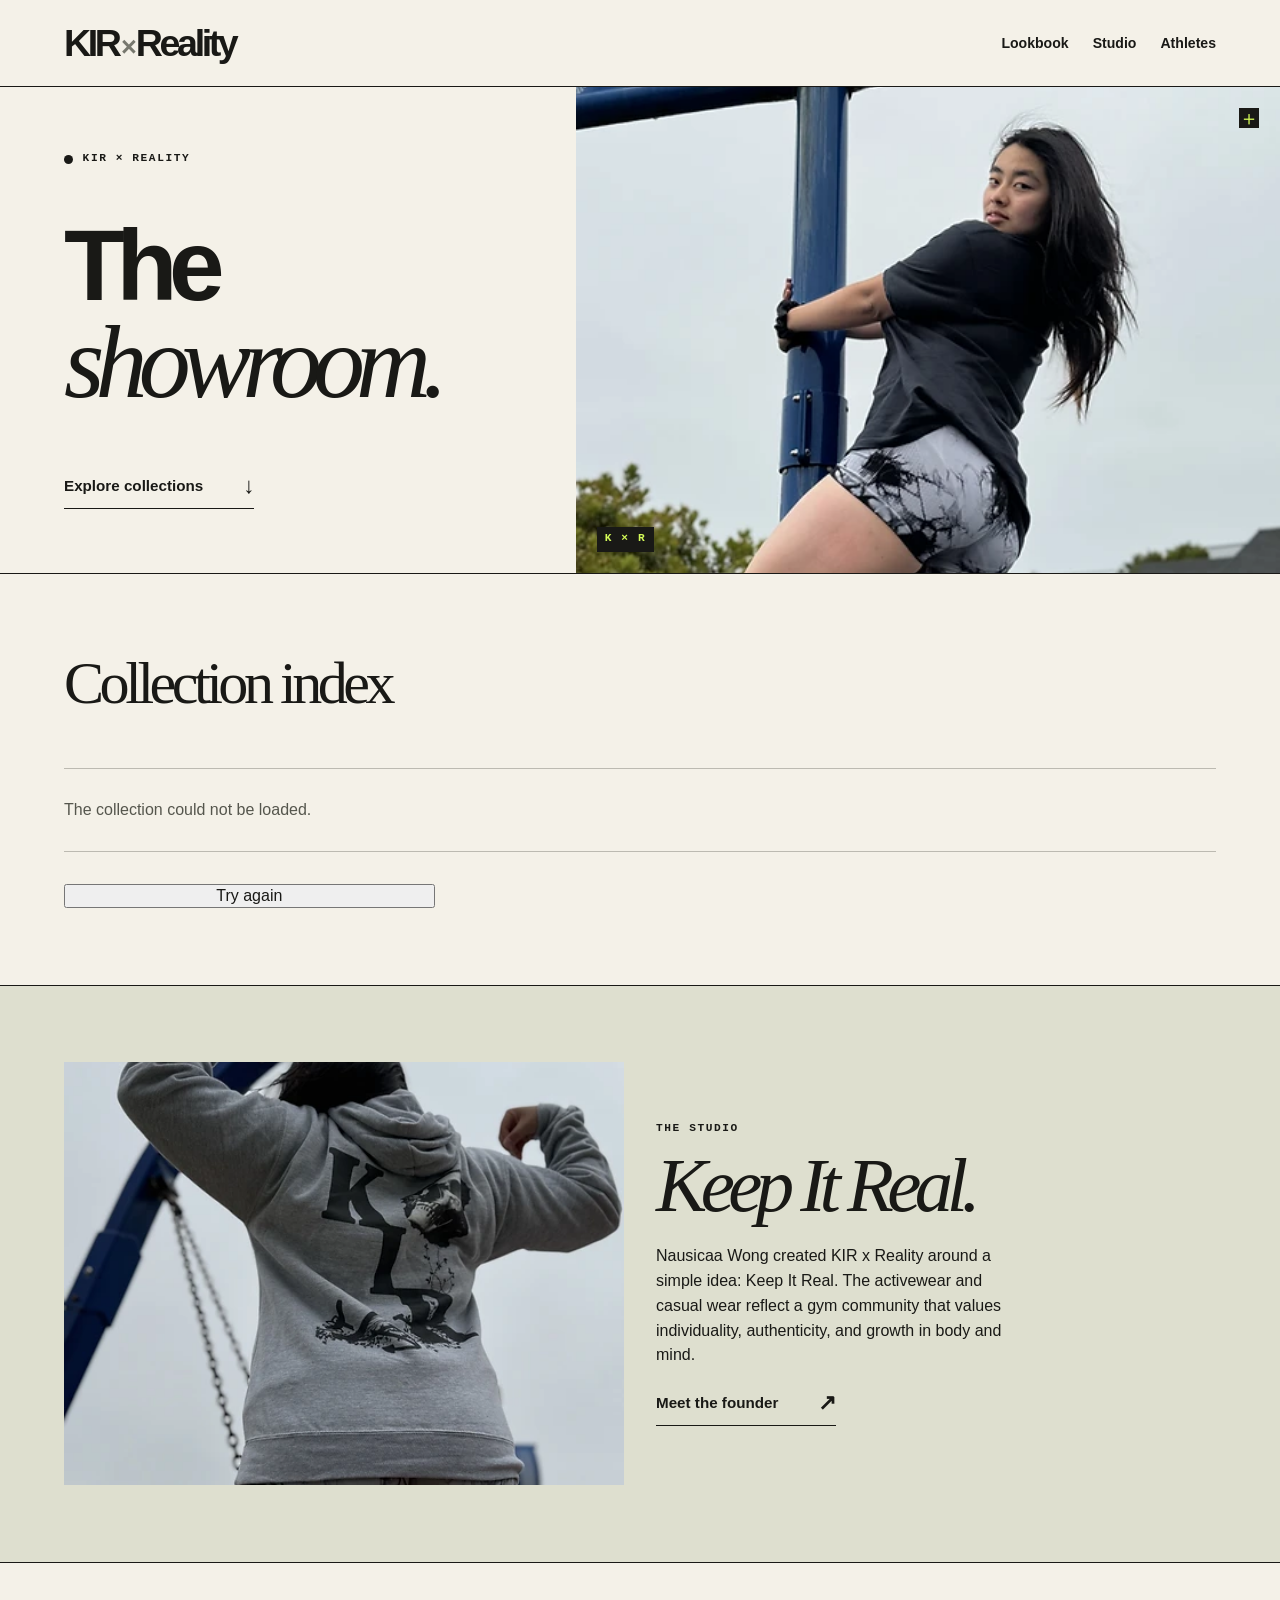
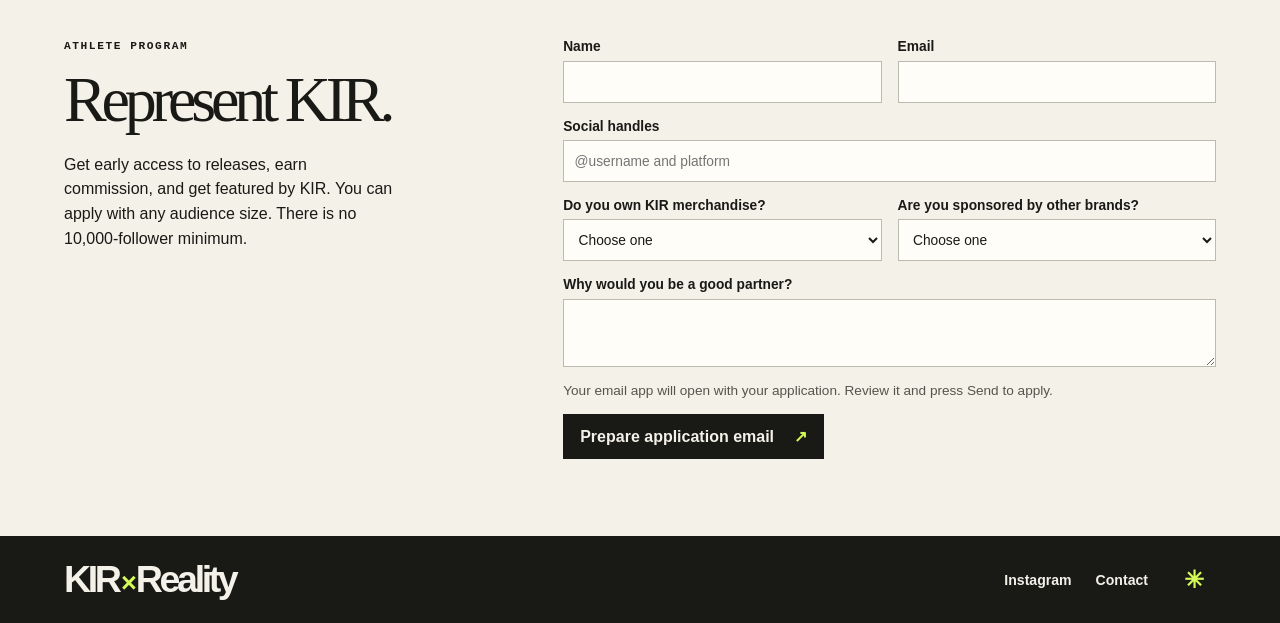
==== index.html @ 453fa76b "Add files via upload" ====
<!doctype html>
<html lang="en"><head><meta charset="utf-8"><meta name="viewport" content="width=device-width,initial-scale=1"><meta name="theme-color" content="#151515"><title>KIR x Reality — Showroom</title><meta name="description" content="Explore the KIR x Reality clothing collections and lookbook."><link rel="stylesheet" href="style.css"><script src="showroom.js" defer></script></head>
<body><a class="skip" href="#archive">Skip to collections</a>
<header><a class="wordmark" href="#top" aria-label="KIR x Reality home">KIR<span>×</span>Reality</a><nav aria-label="Main navigation"><a href="#archive">Lookbook</a><a href="#studio">Studio</a><a href="#athletes">Athletes</a><a class="shop" hidden>Shop ↗</a></nav></header>
<main id="top"><section class="hero" aria-labelledby="hero-title"><div class="intro"><p class="kicker"><i></i> KIR × REALITY</p><h1 id="hero-title">The<br><em>showroom.</em></h1><a class="explore" href="#archive">Explore collections <span aria-hidden="true">↓</span></a></div><div class="plate"><div class="art" aria-hidden="true">KIR</div><img id="hero-image" src="lookbook-1.webp" width="491" height="471" alt="Model wearing a black tee and printed shorts in the KIR lookbook" fetchpriority="high"><span class="plate-mark">K × R</span><span class="cross">＋</span></div></section>
<section id="archive" aria-labelledby="archive-title"><div class="section-title"><h2 id="archive-title">Collection index</h2><span id="count"></span></div><div class="filters" id="filters" role="group" aria-label="Filter by collection"></div><div id="catalog" class="grid" aria-live="polite" aria-busy="true">Loading collections…</div></section><section class="brand-story" id="studio" aria-labelledby="studio-title"><div class="studio-photo"><img src="lookbook-2.webp" alt="Back of the gray KIR graphic hoodie" width="490" height="471" loading="lazy"></div><div><p class="kicker">THE STUDIO</p><h2 id="studio-title">Keep It Real.</h2><p>Nausicaa Wong created KIR x Reality around a simple idea: Keep It Real. The activewear and casual wear reflect a gym community that values individuality, authenticity, and growth in body and mind.</p><a class="explore" href="http://nausicaawong.com/">Meet the founder <span aria-hidden="true">↗</span></a></div></section><section class="athletes" id="athletes" aria-labelledby="athletes-title">
<div class="athlete-intro"><p class="kicker">ATHLETE PROGRAM</p><h2 id="athletes-title">Represent KIR.</h2><p>Get early access to releases, earn commission, and get featured by KIR. You can apply with any audience size. There is no 10,000-follower minimum.</p></div>
<form id="application"><div class="fields">
<label>Name<input name="name" autocomplete="name" required maxlength="120"></label>
<label>Email<input type="email" name="email" autocomplete="email" required maxlength="254"></label>
<label class="wide">Social handles<input name="handles" required maxlength="250" placeholder="@username and platform"></label>
<label>Do you own KIR merchandise?<select name="merch" required><option value="">Choose one</option><option>Yes</option><option>No</option></select></label>
<label>Are you sponsored by other brands?<select name="sponsors" required><option value="">Choose one</option><option>Yes</option><option>No</option></select></label>
<label class="wide">Why would you be a good partner?<textarea name="reason" rows="3" required maxlength="1500"></textarea></label></div>
<p class="form-note">Your email app will open with your application. Review it and press Send to apply.</p>
<button class="apply" type="submit">Prepare application email <span aria-hidden="true">&#8599;</span></button>
<p class="form-note" id="application-status" role="status"></p></form></section></main>
<footer><a class="wordmark" href="#top">KIR<span>×</span>Reality</a><div class="footlinks"><a href="https://instagram.com/kirxreality">Instagram</a><a href="mailto:kirxreality@gmail.com">Contact</a><a class="shop" hidden>Visit shop ↗</a><a class="studio" href="admin.html" aria-label="Open studio dashboard" title="Studio">✳</a></div></footer>
<dialog id="detail" aria-labelledby="detail-name"><button id="close" aria-label="Close details">×</button><div class="detail-grid"><div class="detail-art" id="detail-art"></div><section><p class="kicker" id="label"></p><h2 id="detail-name"></h2><p id="price"></p><p id="description"></p></section></div></dialog></body></html>
---- style.css ----
:root{--ink:#191916;--paper:#f4f1e8;--accent:#d4fb58;--line:#bcbab1;color:var(--ink);background:var(--paper);font-family:"Helvetica Neue",Arial,sans-serif;scroll-behavior:smooth}
*{box-sizing:border-box}[hidden]{display:none!important}body{margin:0}a{color:inherit;text-decoration:none}button{font:inherit;color:inherit;cursor:pointer}a:focus-visible,button:focus-visible{outline:3px solid #8856eb;outline-offset:4px}.skip{position:absolute;left:1rem;top:-4rem;background:white;padding:1rem;z-index:5}.skip:focus{top:.5rem}
header,footer{padding:1.35rem clamp(1.2rem,5vw,6rem);display:flex;align-items:center;justify-content:space-between}header{border-bottom:1px solid var(--ink)}.wordmark{font-weight:900;letter-spacing:-.09em;font-size:clamp(1.65rem,3vw,2.35rem)}.wordmark span{font-size:.72em;color:#77786e;display:inline-block;margin:0 .09em}nav,footer div{display:flex;align-items:center;gap:1.5rem}nav a,footer div a{font-size:.88rem;font-weight:650}nav a:hover,footer div a:hover{text-decoration:underline}
main{max-width:1800px;margin:auto}.hero{display:grid;grid-template-columns:.9fr 1.1fr;min-height:clamp(370px,38vw,630px);border-bottom:1px solid var(--ink)}.intro{padding:clamp(2rem,5vw,6rem);display:flex;align-items:flex-start;flex-direction:column;justify-content:space-between}.kicker,#count,.plate-mark{font:600 .7rem/1.4 "Courier New",monospace;letter-spacing:.14em}.kicker{display:flex;align-items:center;gap:.6rem;margin:0}.kicker i{width:9px;height:9px;border-radius:50%;background:var(--ink)}h1,h2,p{margin:0}h1{font-size:clamp(3.5rem,7.8vw,9rem);font-weight:550;letter-spacing:-.085em;line-height:.94;margin:1.6rem 0}h1 em{font:italic 1.04em/.95 Georgia,serif;letter-spacing:-.085em}.explore{display:inline-flex;align-items:center;gap:2.5rem;border-bottom:1px solid;padding:.55rem 0;font-weight:650;font-size:.95rem}.explore span{font-size:1.4rem}
.plate,.detail-art,.thumb{position:relative;overflow:hidden;background:#252720}.plate{isolation:isolate;background:radial-gradient(ellipse at 35% 72%,#8f9c66,#343d29 54%,#141612 95%)}.art{position:absolute;inset:0;display:grid;place-items:center;transform:rotate(-13deg) skew(-9deg);font:950 clamp(8rem,26vw,30rem)/1 Arial,sans-serif;letter-spacing:-.14em;color:var(--accent);padding-right:.16em;text-shadow:2px 3px #3b5131,4px 6px #3b5131,6px 9px #304027}.plate:after{content:"";pointer-events:none;position:absolute;inset:0;background:repeating-linear-gradient(108deg,transparent 0px,transparent 3px,#151a151f 4px,#151a151f 5px);z-index:1}.plate:has(img:not([hidden])):after{display:none}.plate img,.thumb img,.detail-art img{width:100%;height:100%;display:block;object-fit:cover}.plate img{position:absolute;inset:0}.plate-mark,.cross{position:absolute;z-index:2;background:var(--ink);color:var(--accent)}.plate-mark{bottom:1.3rem;left:1.3rem;padding:.3rem .5rem}.cross{right:1.3rem;top:1.3rem;font-size:1.25rem;line-height:1}
#archive{padding:clamp(2.5rem,6vw,7rem) clamp(1.2rem,5vw,6rem)}.section-title{display:flex;justify-content:space-between;align-items:baseline;gap:1rem}.section-title h2,dialog h2{font:500 clamp(2.3rem,4.7vw,5rem)/1.1 Georgia,serif;letter-spacing:-.075em}#count{color:#54564d;white-space:nowrap}.filters{display:flex;flex-wrap:wrap;gap:.4rem;margin:1.6rem 0}.filters button{border:1px solid var(--line);background:transparent;padding:.48rem .8rem;border-radius:2rem;font-size:.85rem}.filters button[aria-pressed=true]{background:var(--ink);color:white;border-color:var(--ink)}.grid{display:grid;grid-template-columns:repeat(3,minmax(0,1fr));gap:2rem 1.25rem}.card{background:none;border:0;padding:0;text-align:left}.thumb{aspect-ratio:4/5;background:#dfded5;display:grid;place-items:center}.placeholder{font:italic 2.6rem Georgia,serif;color:#717365}.thumb img{transition:transform .25s}.card:hover img{transform:scale(1.025)}.card h3{font-size:1.05rem;margin:.72rem 0 .25rem;letter-spacing:-.02em}.meta{font-size:.85rem;color:#56584f}.empty{grid-column:1/-1;border-block:1px solid var(--line);padding:2rem 0;color:#55564d}
footer{background:var(--ink);color:var(--paper)}footer .wordmark span{color:var(--accent)}.studio{display:grid;place-items:center;width:44px;height:44px;font-size:1.5rem;color:var(--accent)}
dialog{background:var(--paper);color:var(--ink);border:0;padding:0;width:min(820px,92vw);max-height:88dvh}dialog::backdrop{background:#161611b5}#close{position:absolute;z-index:1;top:.7rem;right:.7rem;border:1px solid var(--line);border-radius:50%;background:var(--paper);width:2.55rem;height:2.55rem;font-size:1.55rem}.detail-grid{display:grid;grid-template-columns:1fr 1fr}.detail-art{min-height:340px;display:grid;place-items:center;background:#dfded5}.detail-art img{object-fit:contain}.detail-grid section{padding:3.5rem 2rem}.detail-grid h2{font-size:2.7rem;margin:1rem 0}#description{margin:1rem 0;white-space:pre-line;line-height:1.55;overflow-wrap:anywhere}#price{font-weight:bold}
@media(max-width:650px){.hero{grid-template-columns:1fr}.intro{min-height:265px}.plate{height:52vw}.art{font-size:40vw}.grid{grid-template-columns:repeat(2,minmax(0,1fr));gap:1.5rem .8rem}.detail-grid{grid-template-columns:1fr}.detail-art{height:36dvh;min-height:0}.detail-grid section{padding:1.5rem}.section-title h2{font-size:2.4rem}.section-title{align-items:center}nav{gap:.85rem}}@media(prefers-reduced-motion:reduce){:root{scroll-behavior:auto}.thumb img{transition:none}}
.brand-story{border-top:1px solid var(--ink);background:#dedfcf;padding:clamp(2rem,6vw,6rem) clamp(1.2rem,5vw,6rem);display:grid;grid-template-columns:1fr 1fr;gap:2rem;align-items:end}.brand-story h2{font:italic 500 clamp(3rem,6vw,6rem)/1 Georgia,serif;letter-spacing:-.085em;margin-top:.7rem}.brand-story>div>p:not(.kicker){max-width:39ch;line-height:1.55}.brand-story .explore{margin-top:.75rem}@media(max-width:650px){.brand-story{grid-template-columns:1fr;gap:1rem}}
@media(max-width:500px){footer{align-items:flex-start;gap:1.2rem;flex-wrap:wrap}.footlinks{flex-wrap:wrap;gap:.8rem}}
.athletes{border-top:1px solid var(--ink);padding:clamp(2rem,6vw,6rem) clamp(1.2rem,5vw,6rem);display:grid;grid-template-columns:.8fr 1.2fr;gap:clamp(2rem,5vw,6rem)}.athletes h2{font:500 clamp(2.8rem,5vw,5.5rem)/1 Georgia,serif;letter-spacing:-.08em;margin:.8rem 0 1.3rem}.athlete-intro>p:last-child{max-width:37ch;line-height:1.55}.fields{display:grid;grid-template-columns:repeat(2,minmax(0,1fr));gap:1rem}.fields label{display:grid;align-content:end;gap:.4rem;font-size:.86rem;font-weight:bold}.fields input,.fields textarea,.fields select{width:100%;min-height:42px;font:inherit;font-weight:400;color:var(--ink);background:#fffdf7;border:1px solid var(--line);padding:.65rem;border-radius:0}.fields textarea{resize:vertical}.wide{grid-column:1/-1}.apply{border:1px solid var(--ink);padding:.75rem 1rem;background:var(--ink);color:var(--paper);font-weight:650}.apply span{margin-left:1rem;color:var(--accent)}.form-note{margin:.9rem 0;font-size:.85rem;line-height:1.4;color:#54564d}.form-note:empty{display:none}@media(max-width:730px){.athletes{grid-template-columns:1fr}}@media(max-width:500px){header{flex-wrap:wrap;gap:.75rem}nav{flex-wrap:wrap}.fields{grid-template-columns:1fr}}
.brand-story{align-items:center}.studio-photo{width:100%;height:clamp(235px,33vw,510px);background:#cdccbf;overflow:hidden}.studio-photo img{width:100%;height:100%;object-fit:cover;object-position:center}.brand-story h2{margin-bottom:1.2rem}.plate img{object-position:50% 43%}.plate-mark,.cross{pointer-events:none}@media(max-width:650px){.plate{height:72vw;max-height:390px}.studio-photo{height:70vw;max-height:350px}}
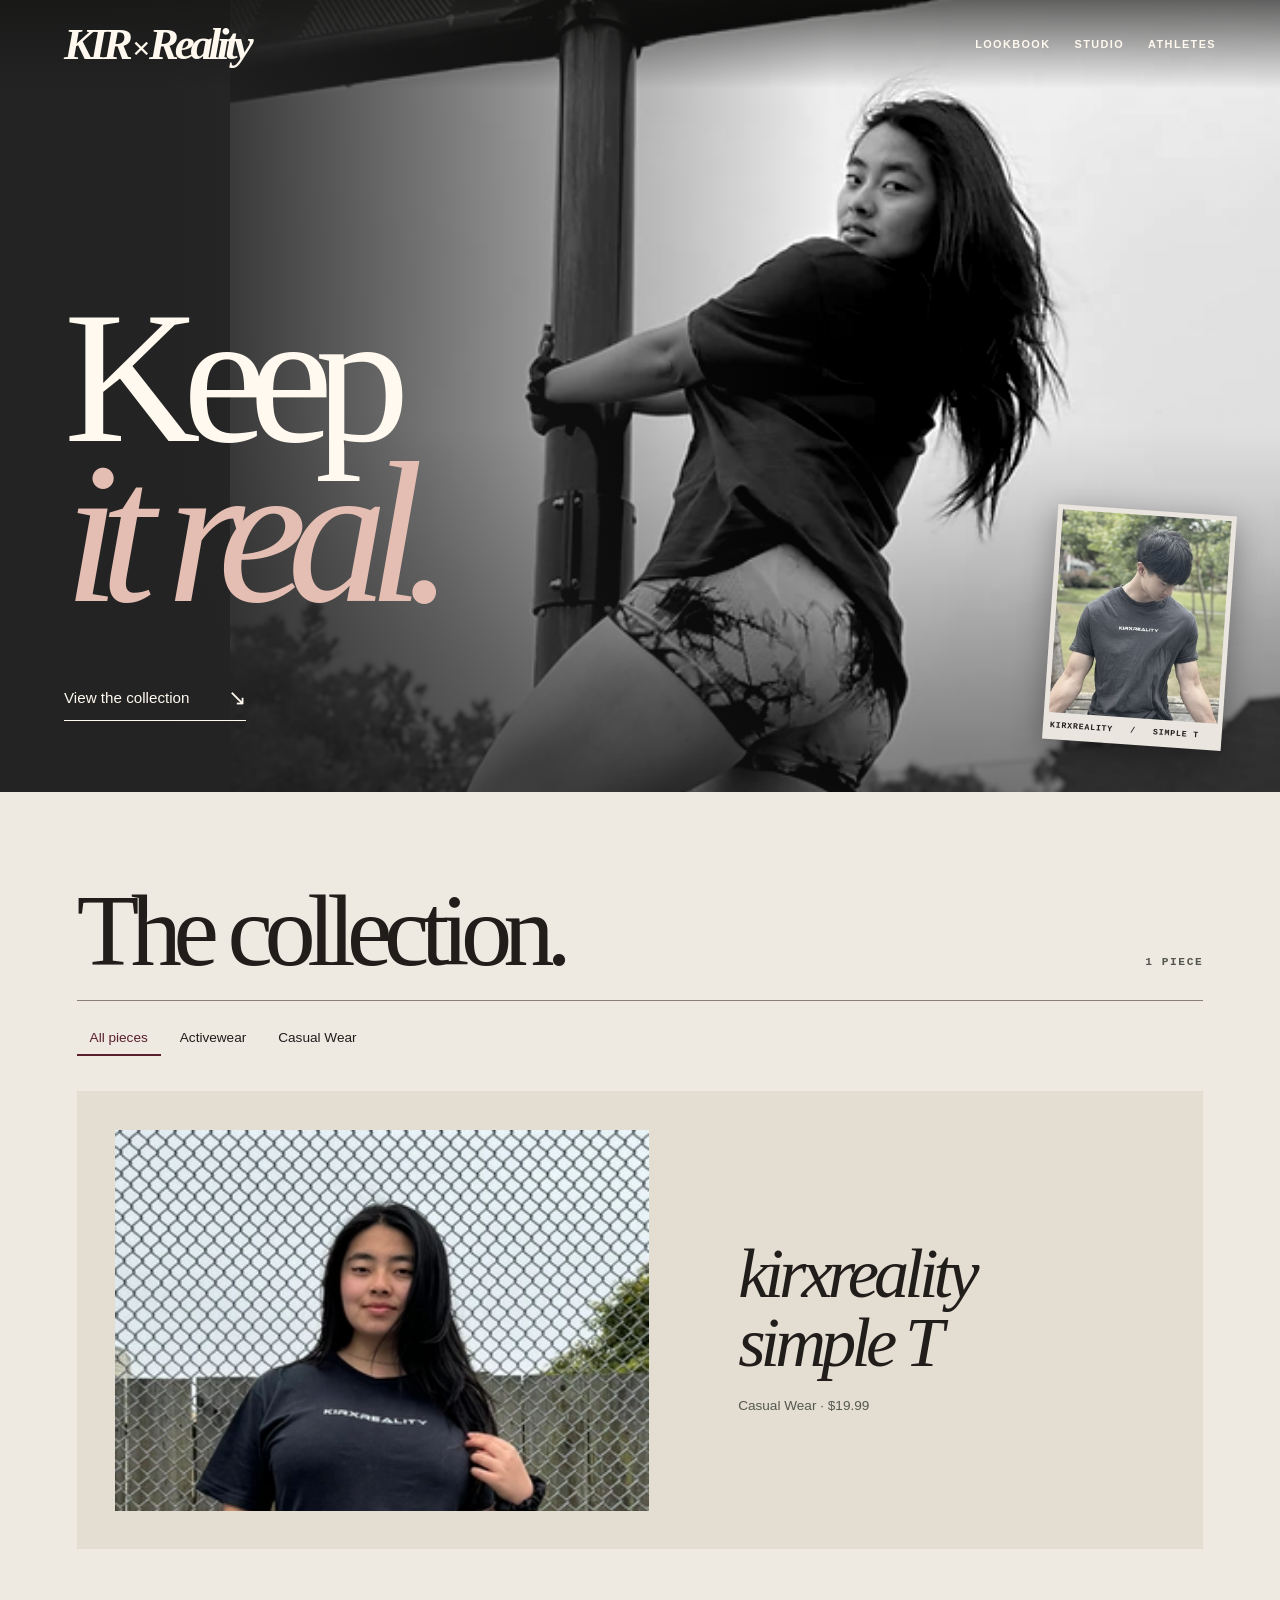
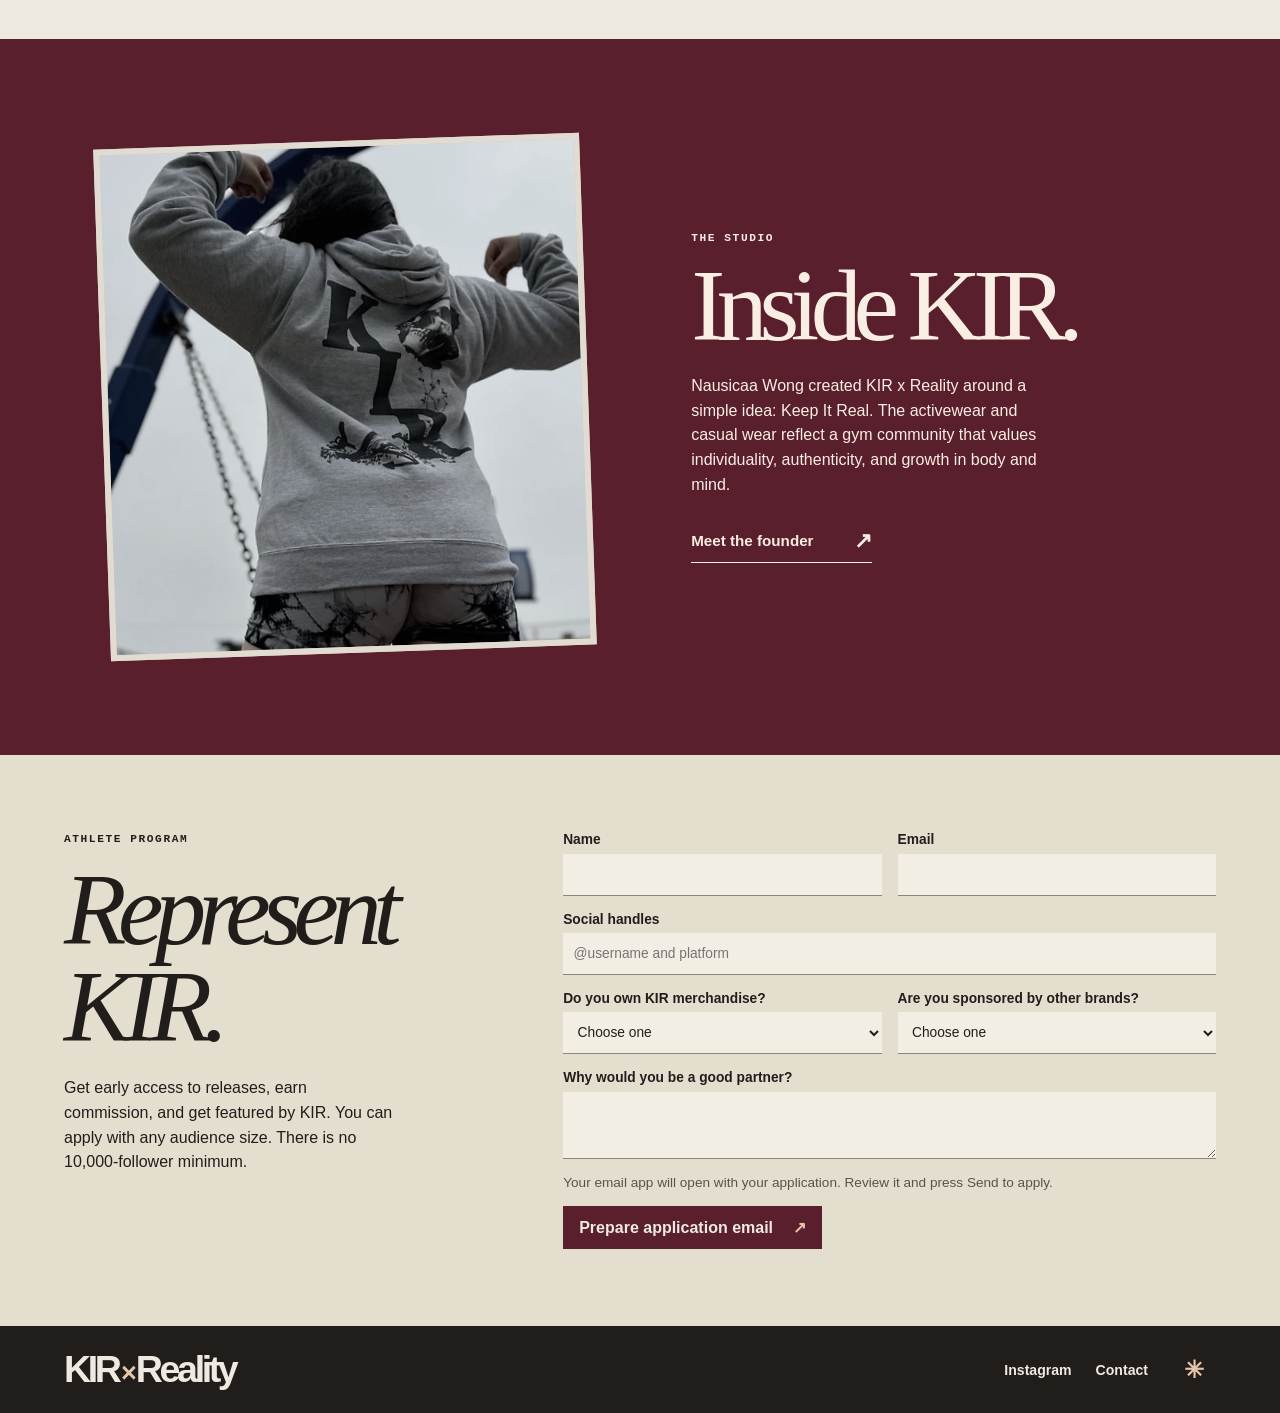
==== commit 86190860: "Add files via upload" ====
--- a/index.html
+++ b/index.html
@@ -1,9 +1,9 @@
 <!doctype html>
-<html lang="en"><head><meta charset="utf-8"><meta name="viewport" content="width=device-width,initial-scale=1"><meta name="theme-color" content="#151515"><title>KIR x Reality — Showroom</title><meta name="description" content="Explore the KIR x Reality clothing collections and lookbook."><link rel="stylesheet" href="style.css"><script src="showroom.js" defer></script></head>
+<html lang="en"><head><meta charset="utf-8"><meta name="viewport" content="width=device-width,initial-scale=1"><meta name="theme-color" content="#151515"><title>KIR x Reality — Showroom</title><meta name="description" content="Explore the KIR x Reality clothing collections and lookbook."><link rel="stylesheet" href="style.css"><link rel="stylesheet" href="campaign.css"><script src="showroom.js" defer></script></head>
 <body><a class="skip" href="#archive">Skip to collections</a>
 <header><a class="wordmark" href="#top" aria-label="KIR x Reality home">KIR<span>×</span>Reality</a><nav aria-label="Main navigation"><a href="#archive">Lookbook</a><a href="#studio">Studio</a><a href="#athletes">Athletes</a><a class="shop" hidden>Shop ↗</a></nav></header>
-<main id="top"><section class="hero" aria-labelledby="hero-title"><div class="intro"><p class="kicker"><i></i> KIR × REALITY</p><h1 id="hero-title">The<br><em>showroom.</em></h1><a class="explore" href="#archive">Explore collections <span aria-hidden="true">↓</span></a></div><div class="plate"><div class="art" aria-hidden="true">KIR</div><img id="hero-image" src="lookbook-1.webp" width="491" height="471" alt="Model wearing a black tee and printed shorts in the KIR lookbook" fetchpriority="high"><span class="plate-mark">K × R</span><span class="cross">＋</span></div></section>
-<section id="archive" aria-labelledby="archive-title"><div class="section-title"><h2 id="archive-title">Collection index</h2><span id="count"></span></div><div class="filters" id="filters" role="group" aria-label="Filter by collection"></div><div id="catalog" class="grid" aria-live="polite" aria-busy="true">Loading collections…</div></section><section class="brand-story" id="studio" aria-labelledby="studio-title"><div class="studio-photo"><img src="lookbook-2.webp" alt="Back of the gray KIR graphic hoodie" width="490" height="471" loading="lazy"></div><div><p class="kicker">THE STUDIO</p><h2 id="studio-title">Keep It Real.</h2><p>Nausicaa Wong created KIR x Reality around a simple idea: Keep It Real. The activewear and casual wear reflect a gym community that values individuality, authenticity, and growth in body and mind.</p><a class="explore" href="http://nausicaawong.com/">Meet the founder <span aria-hidden="true">↗</span></a></div></section><section class="athletes" id="athletes" aria-labelledby="athletes-title">
+<main id="top"><section class="hero" aria-labelledby="hero-title"><div class="plate"><img id="hero-image" src="lookbook-1.webp" alt="KIR campaign portrait in a black tee and printed shorts" fetchpriority="high"></div><div class="intro"><h1 id="hero-title">Keep<br><em>it real.</em></h1><a class="explore" href="#archive">View the collection <span aria-hidden="true">&#8600;</span></a></div><div class="inset"><img src="simple-t-2.webp" alt="KIR wordmark tee photographed outdoors"><span>KIRXREALITY &nbsp; / &nbsp; SIMPLE T</span></div></section>
+<section id="archive" aria-labelledby="archive-title"><div class="section-title"><h2 id="archive-title">The collection.</h2><span id="count"></span></div><div class="filters" id="filters" role="group" aria-label="Filter by collection"></div><div id="catalog" class="grid" aria-live="polite" aria-busy="true">Loading collections…</div></section><section class="brand-story" id="studio" aria-labelledby="studio-title"><div class="studio-photo"><img src="lookbook-2.webp" alt="Back of the gray KIR graphic hoodie" width="490" height="471" loading="lazy"></div><div><p class="kicker">THE STUDIO</p><h2 id="studio-title">Inside KIR.</h2><p>Nausicaa Wong created KIR x Reality around a simple idea: Keep It Real. The activewear and casual wear reflect a gym community that values individuality, authenticity, and growth in body and mind.</p><a class="explore" href="http://nausicaawong.com/">Meet the founder <span aria-hidden="true">↗</span></a></div></section><section class="athletes" id="athletes" aria-labelledby="athletes-title">
 <div class="athlete-intro"><p class="kicker">ATHLETE PROGRAM</p><h2 id="athletes-title">Represent KIR.</h2><p>Get early access to releases, earn commission, and get featured by KIR. You can apply with any audience size. There is no 10,000-follower minimum.</p></div>
 <form id="application"><div class="fields">
 <label>Name<input name="name" autocomplete="name" required maxlength="120"></label>
@@ -18,3 +18,4 @@
 <footer><a class="wordmark" href="#top">KIR<span>×</span>Reality</a><div class="footlinks"><a href="https://instagram.com/kirxreality">Instagram</a><a href="mailto:kirxreality@gmail.com">Contact</a><a class="shop" hidden>Visit shop ↗</a><a class="studio" href="admin.html" aria-label="Open studio dashboard" title="Studio">✳</a></div></footer>
 <dialog id="detail" aria-labelledby="detail-name"><button id="close" aria-label="Close details">×</button><div class="detail-grid"><div class="detail-art" id="detail-art"></div><section><p class="kicker" id="label"></p><h2 id="detail-name"></h2><p id="price"></p><p id="description"></p></section></div></dialog></body></html>
 
+
--- a/campaign.css
+++ b/campaign.css
@@ -0,0 +1,12 @@
+:root{--paper:#eeeae2;--ink:#211d1b;--wine:#591f2c;--accent:#e5c6aa}
+header{position:absolute;inset:0 0 auto;z-index:3;color:#fff8ee;border:0;padding:22px 5vw;background:linear-gradient(#131312a6,transparent)}
+header .wordmark{font:italic bold clamp(1.6rem,3.5vw,3.5rem)/1 Georgia,serif;letter-spacing:-.092em}header .wordmark span{color:inherit}nav a{text-transform:uppercase;letter-spacing:.13em;font:600 .68rem/1.5 Arial,sans-serif}
+.hero{position:relative;display:block;isolation:isolate;overflow:hidden;height:clamp(580px,88svh,910px);border:0;background:#262525;color:#fff9f0}
+.hero .plate{position:absolute;inset:0;height:auto;max-height:none;background:#333;z-index:-2}.hero .plate img{width:82%;left:auto;right:0;object-position:50% 38%;filter:grayscale(1) contrast(1.1)}
+.hero .plate:after{content:"";display:block!important;position:absolute;inset:0;background:linear-gradient(90deg,#232323 0%,#232323fa 13%,#2323239e 32%,transparent 65%),linear-gradient(0deg,#15131488,transparent 46%)}
+.hero .intro{position:absolute;inset:auto auto 9% 5%;padding:0;min-height:0;display:block}.hero h1{font:normal clamp(7.5rem,14.8vw,17rem)/.74 Georgia,serif;letter-spacing:-.095em;margin:0 0 .2em}.hero h1 em{font:italic 1.06em/.86 Georgia,serif;letter-spacing:-.098em;color:#e4bdb3}
+.hero .explore{margin-top:1.1rem;font-weight:500;gap:2.4rem}.inset{position:absolute;right:4%;bottom:6%;width:clamp(104px,14vw,224px);padding:5px;background:#eae6df;color:var(--ink);transform:rotate(4deg);box-shadow:0 8px 32px #0005}.inset img{width:100%;aspect-ratio:5/6;display:block;object-fit:cover;filter:saturate(.55)}.inset span{display:block;padding:8px 2px 4px;font:600 clamp(.47rem,.65vw,.67rem)/1.2 monospace;letter-spacing:.09em}
+#archive{padding:clamp(3rem,7vw,8rem) 6vw}.section-title{border-bottom:1px solid #8a8075;padding-bottom:1.3rem}.section-title h2,.brand-story h2,.athletes h2{font:normal clamp(3.4rem,8vw,9rem)/.95 Georgia,serif;letter-spacing:-.083em}.filters{margin:1.3rem 0 2.2rem}.filters button{border-radius:0;border:0;border-bottom:2px solid transparent;padding:.55rem .8rem}.filters button[aria-pressed=true]{color:var(--wine);background:none;border-color:var(--wine)}
+.grid:has(.card:only-child){display:block}.card:only-child{width:100%;display:grid;grid-template-columns:minmax(0,1.25fr) minmax(0,1fr);column-gap:7vw;align-items:end;background:#e3ddd2;padding:clamp(1rem,3vw,3rem)}.card:only-child .thumb{grid-row:span 2;aspect-ratio:1.4}.card:only-child .thumb img{object-position:center 35%}.card:only-child h3{font:italic clamp(2.5rem,5.5vw,6rem)/.99 Georgia,serif;letter-spacing:-.07em;max-width:10ch}.card:only-child .meta{align-self:start;margin-top:1rem}
+.brand-story{background:var(--wine);color:#f9eee3;padding:8vw;gap:8vw;border:0}.studio-photo{height:auto;aspect-ratio:.95;transform:rotate(-2deg);border:6px solid #e2dbd1}.studio-photo img{filter:saturate(.65)}.brand-story .explore{margin-top:1.25rem}.athletes{background:#e4dece;border:0}.athletes h2{font-style:italic}.fields input,.fields textarea,.fields select{border:0;border-bottom:1px solid #8d8578;background:#f2eee4}.apply{background:var(--wine);border:0}.footlinks{flex-wrap:wrap}
+@media(max-width:650px){header{padding:19px 5%;gap:.5rem;flex-wrap:nowrap}nav{gap:.65rem}nav a{font-size:.56rem}.hero{height:76svh;min-height:510px;max-height:790px}.hero .plate img{width:100%;object-position:56% 26%}.hero .plate:after{background:linear-gradient(0deg,#171717da,transparent 65%),linear-gradient(90deg,#16161655,transparent)}.hero h1{font-size:clamp(6rem,23vw,9rem)}.hero .intro{bottom:7%}.inset{width:22%;bottom:9%;right:5%}.inset span{font-size:.41rem}.hero .explore{font-size:.83rem}.card:only-child{display:block}.card:only-child .thumb{aspect-ratio:1.14}.card:only-child h3{max-width:none;font-size:2.4rem;margin-top:1rem}.card:only-child .meta{margin:.5rem 0}.brand-story{padding:3rem 6vw;gap:2rem}.studio-photo{height:auto;max-height:unset}.athletes h2,.brand-story h2{font-size:3.5rem}}
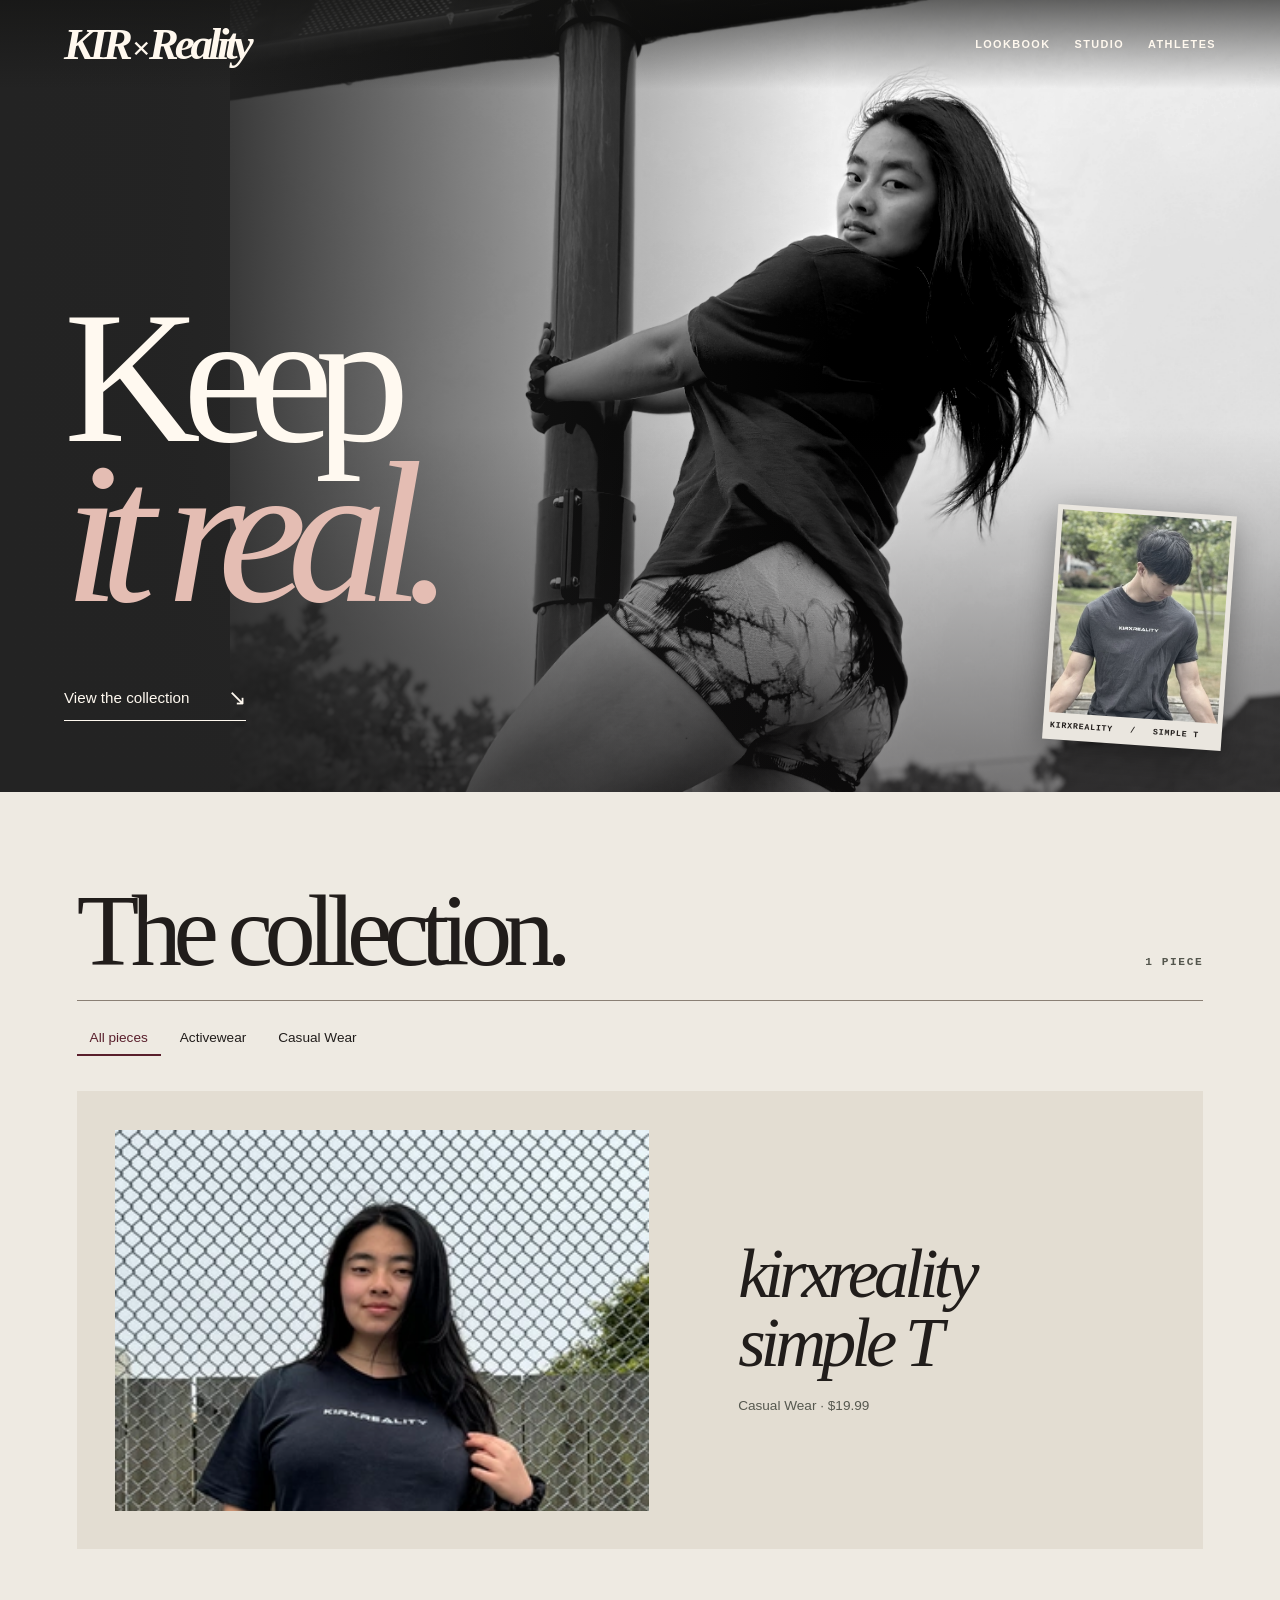
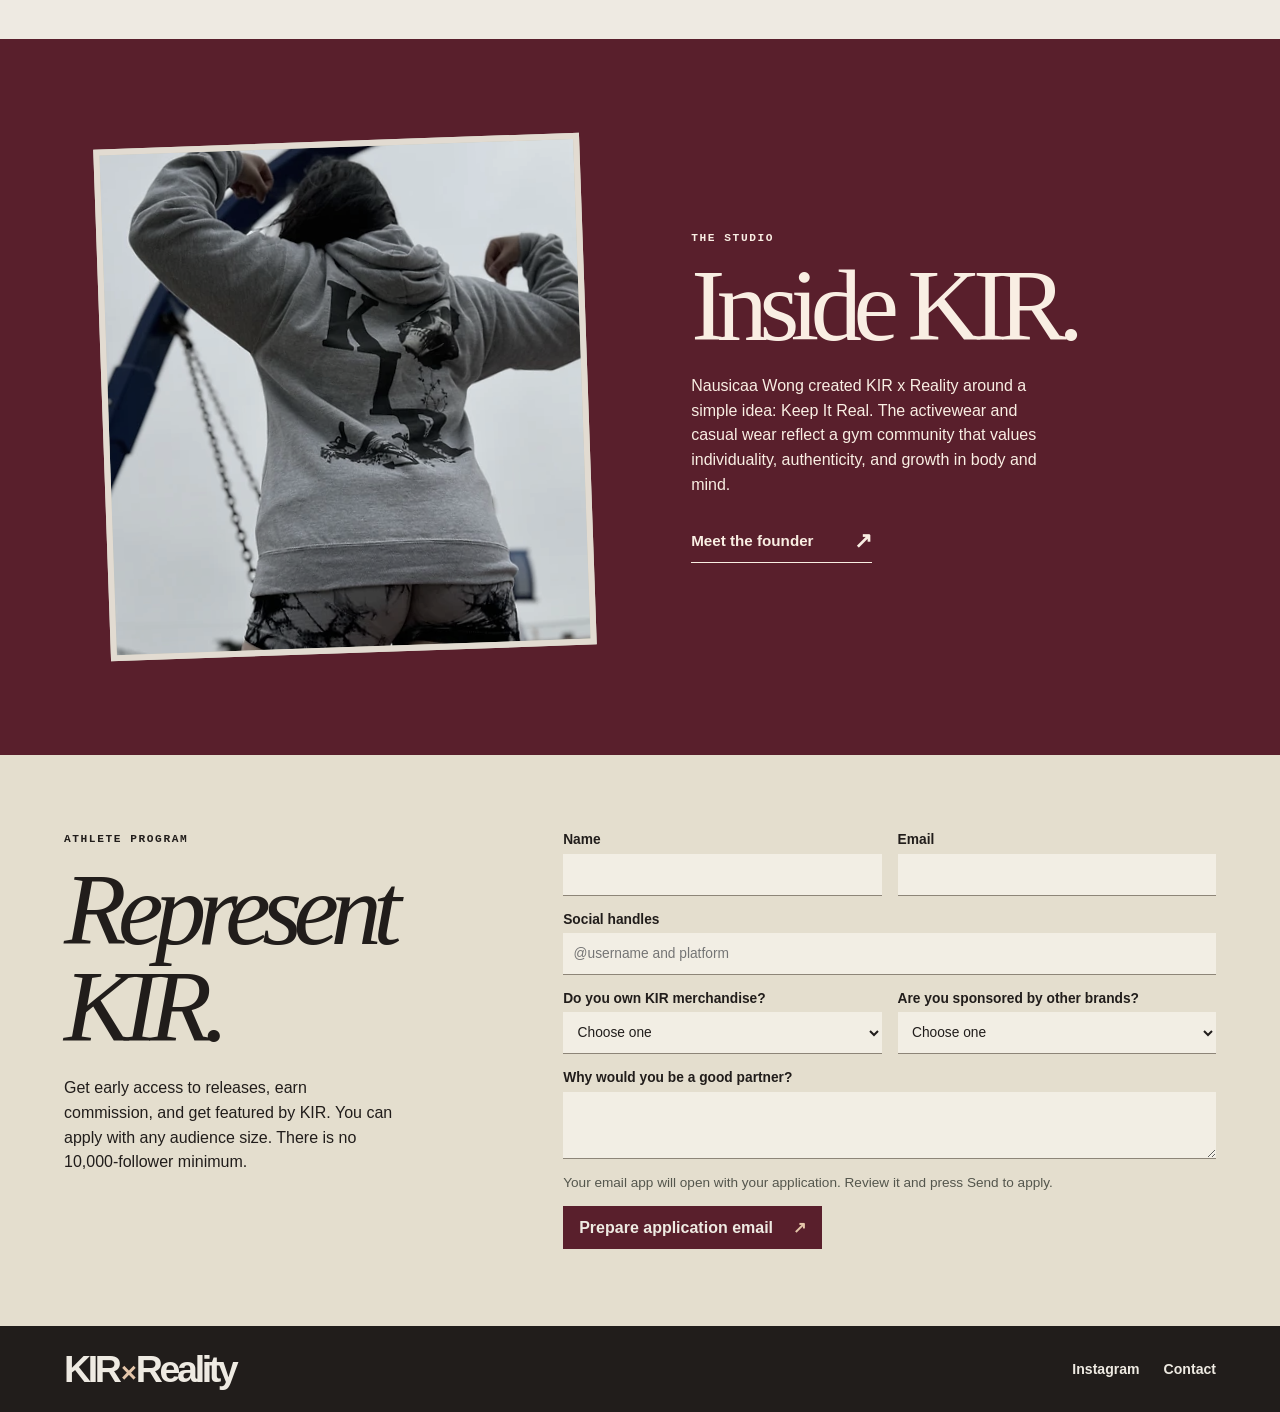
==== commit e40e8059: "Add files via upload" ====
--- a/index.html
+++ b/index.html
@@ -1,21 +1,47 @@
-<!doctype html>
-<html lang="en"><head><meta charset="utf-8"><meta name="viewport" content="width=device-width,initial-scale=1"><meta name="theme-color" content="#151515"><title>KIR x Reality — Showroom</title><meta name="description" content="Explore the KIR x Reality clothing collections and lookbook."><link rel="stylesheet" href="style.css"><link rel="stylesheet" href="campaign.css"><script src="showroom.js" defer></script></head>
-<body><a class="skip" href="#archive">Skip to collections</a>
-<header><a class="wordmark" href="#top" aria-label="KIR x Reality home">KIR<span>×</span>Reality</a><nav aria-label="Main navigation"><a href="#archive">Lookbook</a><a href="#studio">Studio</a><a href="#athletes">Athletes</a><a class="shop" hidden>Shop ↗</a></nav></header>
-<main id="top"><section class="hero" aria-labelledby="hero-title"><div class="plate"><img id="hero-image" src="lookbook-1.webp" alt="KIR campaign portrait in a black tee and printed shorts" fetchpriority="high"></div><div class="intro"><h1 id="hero-title">Keep<br><em>it real.</em></h1><a class="explore" href="#archive">View the collection <span aria-hidden="true">&#8600;</span></a></div><div class="inset"><img src="simple-t-2.webp" alt="KIR wordmark tee photographed outdoors"><span>KIRXREALITY &nbsp; / &nbsp; SIMPLE T</span></div></section>
-<section id="archive" aria-labelledby="archive-title"><div class="section-title"><h2 id="archive-title">The collection.</h2><span id="count"></span></div><div class="filters" id="filters" role="group" aria-label="Filter by collection"></div><div id="catalog" class="grid" aria-live="polite" aria-busy="true">Loading collections…</div></section><section class="brand-story" id="studio" aria-labelledby="studio-title"><div class="studio-photo"><img src="lookbook-2.webp" alt="Back of the gray KIR graphic hoodie" width="490" height="471" loading="lazy"></div><div><p class="kicker">THE STUDIO</p><h2 id="studio-title">Inside KIR.</h2><p>Nausicaa Wong created KIR x Reality around a simple idea: Keep It Real. The activewear and casual wear reflect a gym community that values individuality, authenticity, and growth in body and mind.</p><a class="explore" href="http://nausicaawong.com/">Meet the founder <span aria-hidden="true">↗</span></a></div></section><section class="athletes" id="athletes" aria-labelledby="athletes-title">
-<div class="athlete-intro"><p class="kicker">ATHLETE PROGRAM</p><h2 id="athletes-title">Represent KIR.</h2><p>Get early access to releases, earn commission, and get featured by KIR. You can apply with any audience size. There is no 10,000-follower minimum.</p></div>
-<form id="application"><div class="fields">
-<label>Name<input name="name" autocomplete="name" required maxlength="120"></label>
-<label>Email<input type="email" name="email" autocomplete="email" required maxlength="254"></label>
-<label class="wide">Social handles<input name="handles" required maxlength="250" placeholder="@username and platform"></label>
-<label>Do you own KIR merchandise?<select name="merch" required><option value="">Choose one</option><option>Yes</option><option>No</option></select></label>
-<label>Are you sponsored by other brands?<select name="sponsors" required><option value="">Choose one</option><option>Yes</option><option>No</option></select></label>
-<label class="wide">Why would you be a good partner?<textarea name="reason" rows="3" required maxlength="1500"></textarea></label></div>
-<p class="form-note">Your email app will open with your application. Review it and press Send to apply.</p>
-<button class="apply" type="submit">Prepare application email <span aria-hidden="true">&#8599;</span></button>
-<p class="form-note" id="application-status" role="status"></p></form></section></main>
-<footer><a class="wordmark" href="#top">KIR<span>×</span>Reality</a><div class="footlinks"><a href="https://instagram.com/kirxreality">Instagram</a><a href="mailto:kirxreality@gmail.com">Contact</a><a class="shop" hidden>Visit shop ↗</a><a class="studio" href="admin.html" aria-label="Open studio dashboard" title="Studio">✳</a></div></footer>
-<dialog id="detail" aria-labelledby="detail-name"><button id="close" aria-label="Close details">×</button><div class="detail-grid"><div class="detail-art" id="detail-art"></div><section><p class="kicker" id="label"></p><h2 id="detail-name"></h2><p id="price"></p><p id="description"></p></section></div></dialog></body></html>
+<!doctype html>
+<html lang="en"><head><meta charset="utf-8"><meta name="viewport" content="width=device-width,initial-scale=1"><meta name="theme-color" content="#151515"><title>KIR x Reality — Showroom</title><meta name="description" content="Explore the KIR x Reality clothing collections and lookbook."><link rel="stylesheet" href="style.css"><link rel="stylesheet" href="campaign.css"><script src="showroom.js" defer></script></head>
+<body><a class="skip" href="#archive">Skip to collections</a>
+<header><a class="wordmark" href="#top" aria-label="KIR x Reality home">KIR<span>×</span>Reality</a><nav aria-label="Main navigation"><a href="#archive">Lookbook</a><a href="#studio">Studio</a><a href="#athletes">Athletes</a><a class="shop" hidden>Shop ↗</a></nav></header>
+<main id="top"><section class="hero" aria-labelledby="hero-title"><div class="plate"><img id="hero-image" src="lookbook-1.webp" alt="KIR campaign portrait in a black tee and printed shorts" fetchpriority="high"></div><div class="intro"><h1 id="hero-title">Keep<br><em>it real.</em></h1><a class="explore" href="#archive">View the collection <span aria-hidden="true">&#8600;</span></a></div><div class="inset"><img src="simple-t-2.webp" alt="KIR wordmark tee photographed outdoors"><span>KIRXREALITY &nbsp; / &nbsp; SIMPLE T</span></div></section>
+<section id="archive" aria-labelledby="archive-title"><div class="section-title"><h2 id="archive-title">The collection.</h2><span id="count"></span></div><div class="filters" id="filters" role="group" aria-label="Filter by collection"></div><div id="catalog" class="grid" aria-live="polite" aria-busy="true">Loading collections…</div></section><section class="brand-story" id="studio" aria-labelledby="studio-title"><div class="studio-photo"><img src="lookbook-2.webp" alt="Back of the gray KIR graphic hoodie" width="490" height="471" loading="lazy"></div><div><p class="kicker">THE STUDIO</p><h2 id="studio-title">Inside KIR.</h2><p>Nausicaa Wong created KIR x Reality around a simple idea: Keep It Real. The activewear and casual wear reflect a gym community that values individuality, authenticity, and growth in body and mind.</p><a class="explore" href="http://nausicaawong.com/">Meet the founder <span aria-hidden="true">↗</span></a></div></section><section class="athletes" id="athletes" aria-labelledby="athletes-title">
+<div class="athlete-intro"><p class="kicker">ATHLETE PROGRAM</p><h2 id="athletes-title">Represent KIR.</h2><p>Get early access to releases, earn commission, and get featured by KIR. You can apply with any audience size. There is no 10,000-follower minimum.</p></div>
+<form id="application"><div class="fields">
+<label>Name<input name="name" autocomplete="name" required maxlength="120"></label>
+<label>Email<input type="email" name="email" autocomplete="email" required maxlength="254"></label>
+<label class="wide">Social handles<input name="handles" required maxlength="250" placeholder="@username and platform"></label>
+<label>Do you own KIR merchandise?<select name="merch" required><option value="">Choose one</option><option>Yes</option><option>No</option></select></label>
+<label>Are you sponsored by other brands?<select name="sponsors" required><option value="">Choose one</option><option>Yes</option><option>No</option></select></label>
+<label class="wide">Why would you be a good partner?<textarea name="reason" rows="3" required maxlength="1500"></textarea></label></div>
+<p class="form-note">Your email app will open with your application. Review it and press Send to apply.</p>
+<button class="apply" type="submit">Prepare application email <span aria-hidden="true">&#8599;</span></button>
+<p class="form-note" id="application-status" role="status"></p></form></section></main>
+<footer><span class="wordmark" id="atelier-mark" role="button" tabindex="0" aria-label="KIR Reality studio entrance">KIR<span>×</span>Reality</span><div class="footlinks"><a href="https://instagram.com/kirxreality">Instagram</a><a href="mailto:kirxreality@gmail.com">Contact</a><a class="shop" hidden>Visit shop ↗</a></div></footer>
+<dialog id="detail" aria-labelledby="detail-name"><button id="close" aria-label="Close details">×</button><div class="detail-grid"><div class="detail-art" id="detail-art"></div><section><p class="kicker" id="label"></p><h2 id="detail-name"></h2><p id="price"></p><p id="description"></p></section></div></dialog><script>
+(() => {
+  const mark = document.getElementById("atelier-mark");
+  let taps = 0, last = 0;
+  function enter() { location.assign("admin.html"); }
+  mark.addEventListener("click", () => {
+    const now = performance.now();
+    taps = now - last < 700 ? taps + 1 : 1;
+    last = now;
+    if (taps === 3) enter();
+  });
+  mark.addEventListener("keydown", event => {
+    if (event.key === "Enter" || event.key === " ") { event.preventDefault(); enter(); }
+  });
+  if (matchMedia("(prefers-reduced-motion: reduce)").matches) return;
+  try {
+    if (localStorage.getItem("kir-cover-seen")) return;
+    localStorage.setItem("kir-cover-seen", "1");
+  } catch { return; }
+  document.querySelector(".hero .intro").animate(
+    [{opacity:0, transform:"translateY(18px)"},{opacity:1, transform:"translateY(0)"}],
+    {duration:700, easing:"cubic-bezier(.16,1,.3,1)"});
+  document.querySelector(".inset").animate(
+    [{opacity:0,transform:"translate(20px,-22px) rotate(13deg)"},{opacity:1,transform:"translate(0,0) rotate(4deg)"}],
+    {delay:170,duration:760,fill:"backwards",easing:"cubic-bezier(.16,1,.3,1)"});
+})();
+</script><style>#atelier-mark{user-select:none;touch-action:manipulation}#atelier-mark:focus-visible{outline:2px solid currentColor;outline-offset:4px}</style></body></html>
 
 
